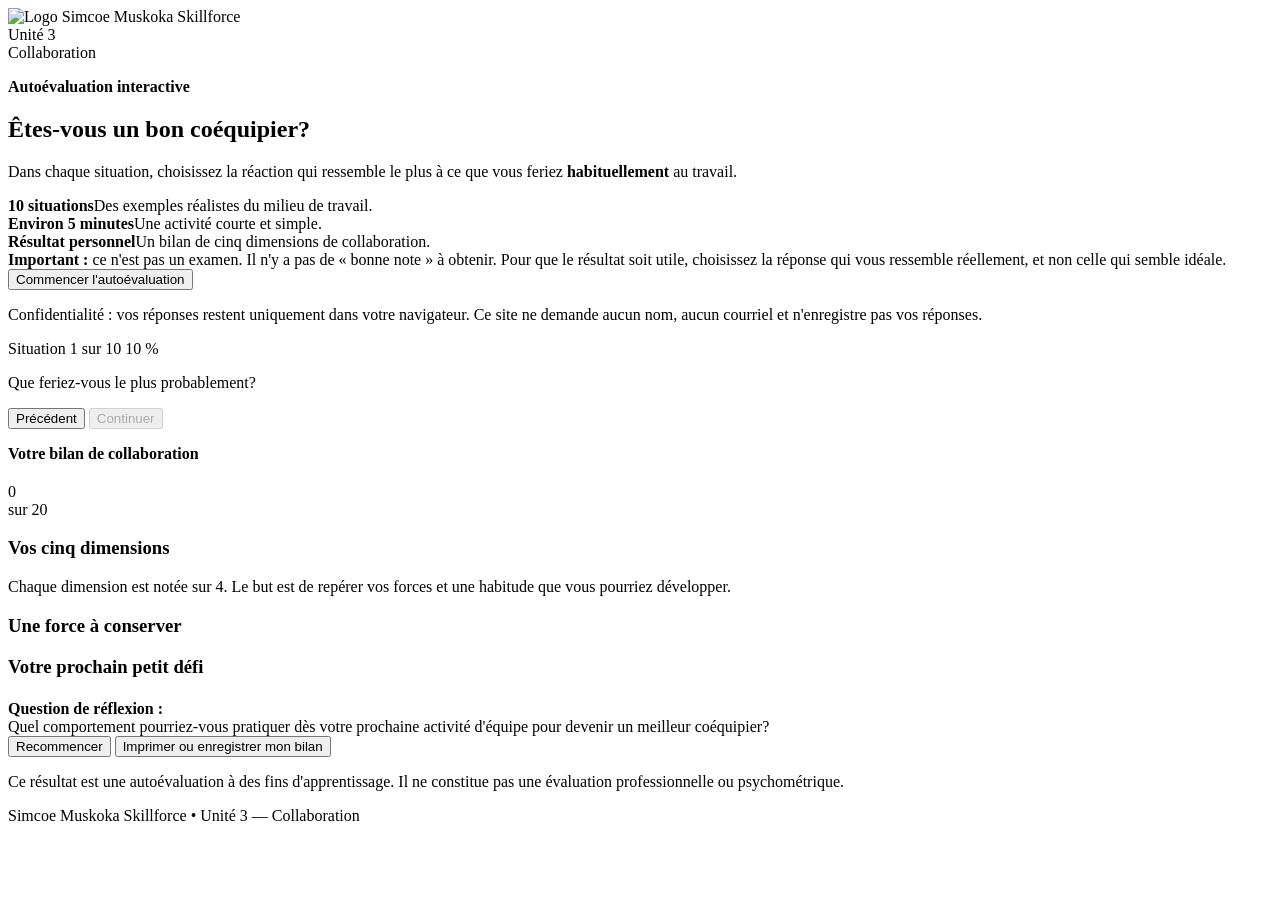
==== index.html @ 7435aa2e "Add public Unit 3 collaboration quiz page" ====
<!doctype html>
<html lang="fr-CA">
<head>
  <meta charset="utf-8">
  <meta name="viewport" content="width=device-width, initial-scale=1">
  <meta name="description" content="Autoévaluation interactive sur la collaboration et le travail d'équipe - Unité 3.">
  <title>Êtes-vous un bon coéquipier? | Unité 3 - Collaboration</title>
  <link rel="stylesheet" href="styles.css">
</head>
<body>
  <header>
    <div class="shell brand">
      <img src="skillforce-logo.png" alt="Logo Simcoe Muskoka Skillforce">
      <div class="unit-label">Unité 3<br>Collaboration</div>
    </div>
  </header>

  <main class="shell">
    <section id="intro-view" class="card">
      <p class="quiet"><strong>Autoévaluation interactive</strong></p>
      <h1>Êtes-vous un bon coéquipier?</h1>
      <p class="lead">Dans chaque situation, choisissez la réaction qui ressemble le plus à ce que vous feriez <strong>habituellement</strong> au travail.</p>

      <div class="intro-grid" aria-label="Aperçu de l'activité">
        <div class="mini"><strong>10 situations</strong><span class="quiet">Des exemples réalistes du milieu de travail.</span></div>
        <div class="mini"><strong>Environ 5 minutes</strong><span class="quiet">Une activité courte et simple.</span></div>
        <div class="mini"><strong>Résultat personnel</strong><span class="quiet">Un bilan de cinq dimensions de collaboration.</span></div>
      </div>

      <div class="notice">
        <strong>Important :</strong> ce n'est pas un examen. Il n'y a pas de « bonne note » à obtenir. Pour que le résultat soit utile, choisissez la réponse qui vous ressemble réellement, et non celle qui semble idéale.
      </div>

      <button id="start-btn" type="button" class="primary">Commencer l'autoévaluation</button>
      <p class="privacy">Confidentialité : vos réponses restent uniquement dans votre navigateur. Ce site ne demande aucun nom, aucun courriel et n'enregistre pas vos réponses.</p>
    </section>

    <section id="quiz-view" class="card hidden" aria-live="polite">
      <div class="progress-wrap">
        <div class="progress-meta">
          <span id="progress-label">Situation 1 sur 10</span>
          <span id="progress-percent">10 %</span>
        </div>
        <div class="progress-track" aria-hidden="true"><div id="progress-bar" class="progress-bar"></div></div>
      </div>

      <div id="dimension-pill" class="dimension-pill"></div>
      <div id="scenario" class="scenario"></div>
      <p class="quiet">Que feriez-vous le plus probablement?</p>
      <div id="answers" class="answer-list" role="radiogroup" aria-label="Choix de réponse"></div>
      <div id="reflection" class="reflection hidden"></div>

      <div class="actions">
        <button id="back-btn" type="button" class="secondary">Précédent</button>
        <button id="next-btn" type="button" class="primary" disabled>Continuer</button>
      </div>
    </section>

    <section id="results-view" class="card hidden" aria-live="polite">
      <p class="quiet"><strong>Votre bilan de collaboration</strong></p>
      <h2 id="result-title"></h2>
      <div class="score-row"><div id="score" class="big-score">0</div><div class="out-of">sur 20</div></div>
      <div id="result-summary" class="result-summary"></div>

      <h3>Vos cinq dimensions</h3>
      <p class="quiet">Chaque dimension est notée sur 4. Le but est de repérer vos forces et une habitude que vous pourriez développer.</p>
      <div id="dimension-results" class="dimension-results"></div>

      <div class="two-col">
        <div class="result-box">
          <h3>Une force à conserver</h3>
          <p id="strength"></p>
        </div>
        <div class="result-box">
          <h3>Votre prochain petit défi</h3>
          <p id="challenge"></p>
        </div>
      </div>

      <div class="notice" style="margin-top:22px">
        <strong>Question de réflexion :</strong><br>
        Quel comportement pourriez-vous pratiquer dès votre prochaine activité d'équipe pour devenir un meilleur coéquipier?
      </div>

      <div class="actions result-actions">
        <button id="restart-btn" type="button" class="secondary">Recommencer</button>
        <button id="print-btn" type="button" class="primary">Imprimer ou enregistrer mon bilan</button>
      </div>
      <p class="privacy">Ce résultat est une autoévaluation à des fins d'apprentissage. Il ne constitue pas une évaluation professionnelle ou psychométrique.</p>
    </section>
  </main>

  <footer>Simcoe Muskoka Skillforce • Unité 3 — Collaboration</footer>

  <script src="quiz.js"></script>
</body>
</html>
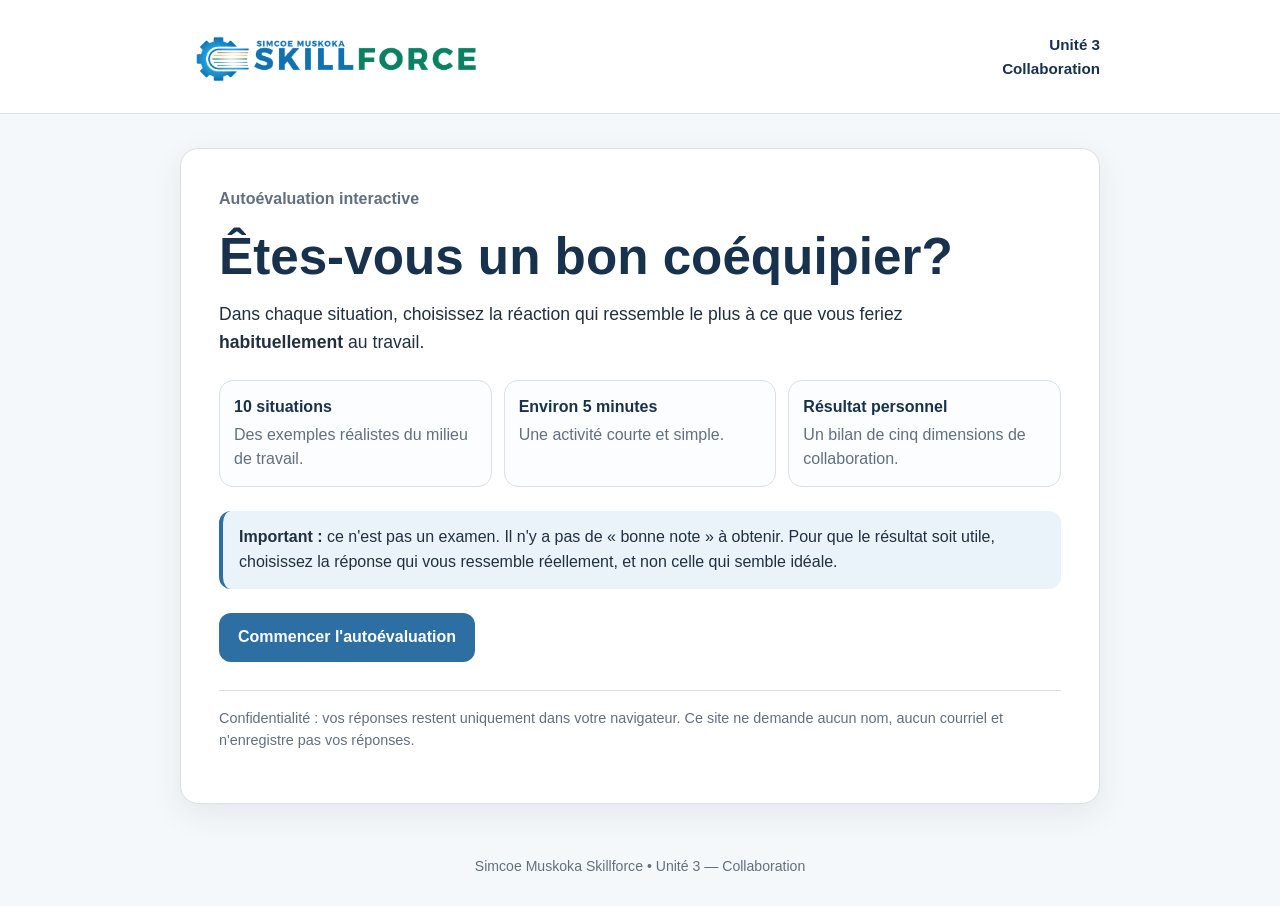
==== commit 98747ae7: "Fix Skillforce logo filename" ====
--- a/index.html
+++ b/index.html
@@ -10,7 +10,7 @@
 <body>
   <header>
     <div class="shell brand">
-      <img src="skillforce-logo.png" alt="Logo Simcoe Muskoka Skillforce">
+      <img src="Skillforce%20logo%20form.png" alt="Logo Simcoe Muskoka Skillforce">
       <div class="unit-label">Unité 3<br>Collaboration</div>
     </div>
   </header>
--- a/styles.css
+++ b/styles.css
@@ -0,0 +1,163 @@
+:root {
+      --navy: #18324d;
+      --blue: #2d6ea3;
+      --blue-soft: #eaf3fa;
+      --teal: #3f7d73;
+      --ink: #203040;
+      --muted: #617080;
+      --line: #d8e1e8;
+      --panel: #ffffff;
+      --bg: #f5f8fa;
+      --good: #2f6e5d;
+      --focus: #8c6226;
+      --radius: 18px;
+      --shadow: 0 10px 32px rgba(27, 51, 73, 0.08);
+    }
+    * { box-sizing: border-box; }
+    html { scroll-behavior: smooth; }
+    body {
+      margin: 0;
+      background: var(--bg);
+      color: var(--ink);
+      font-family: Arial, Helvetica, sans-serif;
+      line-height: 1.55;
+    }
+    button, input { font: inherit; }
+    button { cursor: pointer; }
+    button:focus-visible { outline: 3px solid #8bc3ea; outline-offset: 3px; }
+    .shell { width: min(920px, calc(100% - 28px)); margin: 0 auto; }
+    header {
+      background: #fff;
+      border-bottom: 1px solid var(--line);
+    }
+    .brand {
+      display: flex;
+      align-items: center;
+      justify-content: space-between;
+      gap: 20px;
+      padding: 18px 0;
+    }
+    .brand img { width: min(320px, 62vw); height: auto; display: block; }
+    .unit-label {
+      color: var(--navy);
+      font-weight: 700;
+      text-align: right;
+      font-size: 0.95rem;
+    }
+    main { padding: 34px 0 52px; }
+    .card {
+      background: var(--panel);
+      border: 1px solid var(--line);
+      border-radius: var(--radius);
+      box-shadow: var(--shadow);
+      padding: clamp(22px, 4vw, 38px);
+    }
+    h1, h2, h3 { line-height: 1.2; color: var(--navy); }
+    h1 { font-size: clamp(2rem, 5vw, 3.2rem); margin: 0 0 14px; }
+    h2 { font-size: clamp(1.45rem, 3vw, 2rem); margin: 0; }
+    h3 { font-size: 1.1rem; margin: 0 0 8px; }
+    p { margin: 0 0 14px; }
+    .lead { font-size: 1.1rem; max-width: 760px; }
+    .quiet { color: var(--muted); }
+    .intro-grid {
+      display: grid;
+      grid-template-columns: repeat(3, 1fr);
+      gap: 12px;
+      margin: 24px 0;
+    }
+    .mini {
+      border: 1px solid var(--line);
+      border-radius: 14px;
+      padding: 14px;
+      background: #fbfdff;
+    }
+    .mini strong { color: var(--navy); display: block; margin-bottom: 3px; }
+    .notice {
+      background: var(--blue-soft);
+      border-left: 4px solid var(--blue);
+      border-radius: 12px;
+      padding: 14px 16px;
+      margin: 18px 0 24px;
+    }
+    .primary, .secondary {
+      min-height: 46px;
+      border-radius: 12px;
+      padding: 11px 18px;
+      font-weight: 700;
+      border: 1px solid transparent;
+    }
+    .primary { background: var(--blue); color: white; }
+    .primary:hover { background: #245d8a; }
+    .secondary { background: white; color: var(--navy); border-color: var(--line); }
+    .secondary:hover { background: #f3f7fa; }
+    .actions { display: flex; gap: 10px; flex-wrap: wrap; justify-content: space-between; margin-top: 22px; }
+    .hidden { display: none !important; }
+    .progress-wrap { margin-bottom: 18px; }
+    .progress-meta { display: flex; justify-content: space-between; gap: 12px; margin-bottom: 8px; font-size: 0.95rem; color: var(--muted); }
+    .progress-track { width: 100%; height: 10px; background: #e7edf2; border-radius: 999px; overflow: hidden; }
+    .progress-bar { height: 100%; width: 10%; background: var(--blue); border-radius: inherit; transition: width 240ms ease; }
+    .dimension-pill {
+      display: inline-flex;
+      padding: 5px 10px;
+      border-radius: 999px;
+      background: var(--blue-soft);
+      color: var(--navy);
+      font-size: 0.85rem;
+      font-weight: 700;
+      margin-bottom: 14px;
+    }
+    .scenario { font-size: clamp(1.25rem, 3.2vw, 1.75rem); font-weight: 700; color: var(--navy); margin-bottom: 18px; }
+    .answer-list { display: grid; gap: 11px; }
+    .answer {
+      width: 100%;
+      text-align: left;
+      border: 1.5px solid var(--line);
+      background: white;
+      color: var(--ink);
+      border-radius: 14px;
+      padding: 15px 16px;
+      min-height: 58px;
+      transition: border-color 150ms ease, background 150ms ease, transform 150ms ease;
+    }
+    .answer:hover { border-color: #9dbbd2; transform: translateY(-1px); }
+    .answer.selected { border-color: var(--blue); background: var(--blue-soft); box-shadow: inset 0 0 0 1px var(--blue); }
+    .reflection {
+      margin-top: 16px;
+      border: 1px solid #cfe0ec;
+      background: #f8fbfd;
+      border-radius: 14px;
+      padding: 14px 16px;
+    }
+    .reflection strong { color: var(--navy); }
+    .score-row { display: flex; align-items: flex-end; gap: 10px; margin: 12px 0 20px; }
+    .big-score { font-size: clamp(3.4rem, 10vw, 5.4rem); line-height: 0.9; font-weight: 800; color: var(--navy); }
+    .out-of { color: var(--muted); padding-bottom: 6px; }
+    .result-summary { border-radius: 14px; background: var(--blue-soft); padding: 16px; margin-bottom: 22px; }
+    .dimension-results { display: grid; gap: 14px; margin-top: 16px; }
+    .dimension-row { border-top: 1px solid var(--line); padding-top: 13px; }
+    .dimension-head { display: flex; justify-content: space-between; gap: 14px; font-weight: 700; }
+    .dimension-track { height: 9px; background: #e6edf1; border-radius: 999px; overflow: hidden; margin-top: 8px; }
+    .dimension-fill { height: 100%; background: var(--teal); border-radius: inherit; }
+    .two-col { display: grid; grid-template-columns: 1fr 1fr; gap: 14px; margin-top: 20px; }
+    .result-box { border: 1px solid var(--line); border-radius: 14px; padding: 16px; background: #fbfdff; }
+    .privacy { font-size: 0.9rem; color: var(--muted); border-top: 1px solid var(--line); margin-top: 28px; padding-top: 16px; }
+    footer { color: var(--muted); font-size: 0.88rem; text-align: center; padding: 0 16px 28px; }
+    @media (max-width: 680px) {
+      .brand { align-items: flex-start; flex-direction: column; }
+      .unit-label { text-align: left; }
+      .intro-grid, .two-col { grid-template-columns: 1fr; }
+      .actions { flex-direction: column-reverse; }
+      .actions button { width: 100%; }
+      .card { padding: 22px 18px; }
+    }
+    @media print {
+      header, #intro-view, #quiz-view, .result-actions, footer { display: none !important; }
+      body { background: white; }
+      main { padding: 0; }
+      .shell { width: 100%; }
+      .card { box-shadow: none; border: none; padding: 0; }
+      #results-view { display: block !important; }
+    }
+    @media (prefers-reduced-motion: reduce) {
+      * { scroll-behavior: auto !important; transition: none !important; }
+    }
